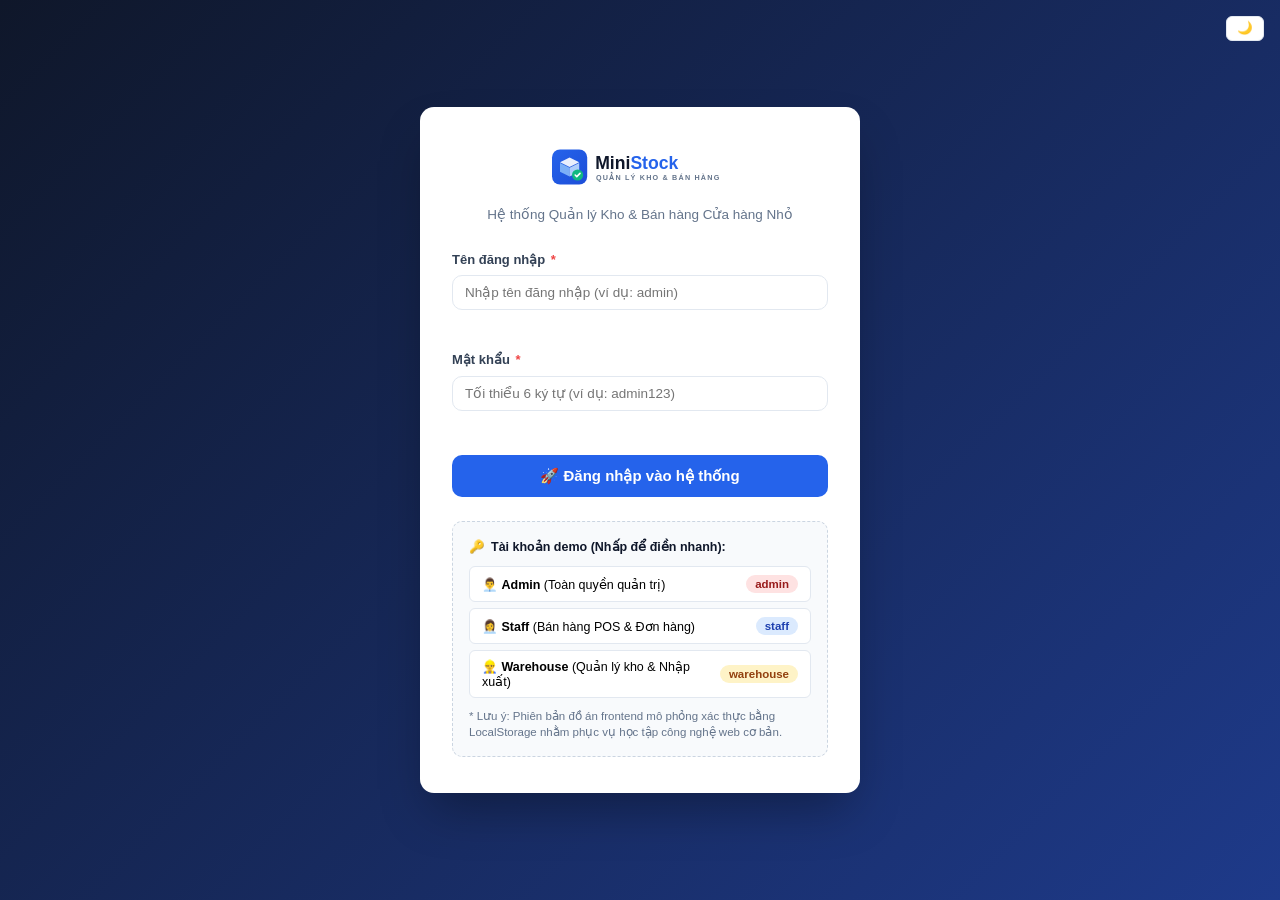
==== about.html @ b2ce0762 "MiniStock - do an Thiet ke Web" ====
<!DOCTYPE html>
<html lang="vi">
<head>
  <meta charset="UTF-8">
  <meta name="viewport" content="width=device-width, initial-scale=1.0">
  <title>Giới thiệu - MiniStock</title>
  <link rel="icon" type="image/svg+xml" href="images/logo/icon.svg">
  <script src="js/theme.js"></script>
  <link rel="stylesheet" href="css/style.css">
  <link rel="stylesheet" href="css/responsive.css">
</head>
<body>

<div class="app-container">
  <!-- SIDEBAR ĐIỀU HƯỚNG -->
  <aside class="app-sidebar">
    <div class="sidebar-header">
      <a href="index.html" class="sidebar-brand">
        <img src="images/logo/logo.svg" alt="MiniStock Logo">
      </a>
    </div>

    <ul class="sidebar-menu">
      <li class="menu-category-title">TỔNG QUAN</li>
      <li class="menu-item">
        <a href="index.html" class="menu-link">
          <span class="menu-icon">📊</span>
          <span>Dashboard</span>
        </a>
      </li>

      <li class="menu-category-title">BÁN HÀNG &amp; KHO</li>
      <li class="menu-item" data-role-allow="admin,staff">
        <a href="sales.html" class="menu-link">
          <span class="menu-icon">🛒</span>
          <span>Bán hàng (POS)</span>
        </a>
      </li>
      <li class="menu-item" data-role-allow="admin,staff">
        <a href="orders.html" class="menu-link">
          <span class="menu-icon">📑</span>
          <span>Quản lý đơn hàng</span>
        </a>
      </li>
      <li class="menu-item" data-role-allow="admin,warehouse">
        <a href="inventory.html" class="menu-link">
          <span class="menu-icon">📦</span>
          <span>Quản lý kho</span>
        </a>
      </li>

      <li class="menu-category-title">DANH MỤC &amp; SẢN PHẨM</li>
      <li class="menu-item" data-role-allow="admin,staff,warehouse">
        <a href="products.html" class="menu-link">
          <span class="menu-icon">🏷️</span>
          <span>Sản phẩm</span>
        </a>
      </li>
      <li class="menu-item" data-role-allow="admin,warehouse">
        <a href="categories.html" class="menu-link">
          <span class="menu-icon">📂</span>
          <span>Danh mục</span>
        </a>
      </li>

      <li class="menu-category-title">ĐỐI TÁC &amp; KHÁCH HÀNG</li>
      <li class="menu-item" data-role-allow="admin,staff">
        <a href="customers.html" class="menu-link">
          <span class="menu-icon">👥</span>
          <span>Khách hàng</span>
        </a>
      </li>

      <li class="menu-category-title">BÁO CÁO &amp; HỆ THỐNG</li>
      <li class="menu-item" data-role-allow="admin">
        <a href="reports.html" class="menu-link">
          <span class="menu-icon">📈</span>
          <span>Báo cáo thống kê</span>
        </a>
      </li>
      <li class="menu-item" data-role-allow="admin">
        <a href="users.html" class="menu-link">
          <span class="menu-icon">⚙️</span>
          <span>Tài khoản &amp; Vai trò</span>
        </a>
      </li>
      <li class="menu-category-title">THÔNG TIN</li>
      <li class="menu-item">
        <a href="about.html" class="menu-link">
          <span class="menu-icon">ℹ️</span>
          <span>Giới thiệu</span>
        </a>
      </li>
      <li class="menu-item">
        <a href="contact.html" class="menu-link">
          <span class="menu-icon">✉️</span>
          <span>Liên hệ &amp; Góp ý</span>
        </a>
      </li>
    </ul>

    <div class="sidebar-footer">
      <div>
        <strong>MiniStock</strong> v1.0<br>
        <small>Đồ án Sinh viên CNTT</small>
      </div>
      <button type="button" id="btn-reset-demo" class="btn btn-outline btn-sm" title="Khôi phục dữ liệu mẫu gốc">
        🔄
      </button>
    </div>
  </aside>

  <!-- NỘI DUNG CHÍNH -->
  <div class="app-main">
    <!-- HEADER -->
    <header class="app-header">
      <div class="header-left">
        <button type="button" id="btn-sidebar-toggle" class="btn-sidebar-toggle" aria-label="Mở menu">
          ☰
        </button>
        <div class="header-title-box">
          <h1 id="header-page-title">Giới thiệu</h1>
          <p>Thông tin về website MiniStock và đồ án</p>
        </div>
      </div>

      <div class="header-right">
        <!-- Nút xuất sao lưu JSON nhanh -->
        <button type="button" id="btn-export-backup" class="btn btn-outline btn-sm" title="Xuất sao lưu toàn bộ dữ liệu">
          💾<span class="btn-label"> Sao lưu</span>
        </button>

        <!-- Thông tin người dùng đang đăng nhập -->
        <div class="header-user-profile">
          <div class="user-avatar" id="header-user-avatar">👤</div>
          <div class="user-info">
            <span class="user-name" id="header-user-name">Đang tải...</span>
            <span class="role-badge" id="header-user-role">...</span>
          </div>
        </div>

        <button type="button" id="btn-logout" class="btn btn-outline btn-sm text-danger" title="Đăng xuất">
          🚪<span class="btn-label"> Đăng xuất</span>
        </button>
      </div>
    </header>

    <!-- MAIN BODY CONTENT -->
    <main class="app-content">
      <section class="about-hero">
        <h2>MiniStock – quản lý kho và bán hàng cho cửa hàng nhỏ</h2>
        <p>Đây là đồ án môn Thiết kế Web của em. Website giúp một cửa hàng văn phòng phẩm và phụ kiện nhỏ theo dõi hàng trong kho,
          bán hàng tại quầy, in hóa đơn và xem báo cáo doanh thu mà không cần cài thêm phần mềm nào. Toàn bộ dữ liệu được lưu trong
          trình duyệt bằng LocalStorage nên mở file lên là dùng được.</p>
      </section>

      <section class="stats-grid" id="about-stats">
        <div class="stat-card">
          <div class="stat-icon primary">🏷️</div>
          <div class="stat-details"><h3>Sản phẩm</h3><div class="stat-value" id="about-products">0</div></div>
        </div>
        <div class="stat-card">
          <div class="stat-icon success">📂</div>
          <div class="stat-details"><h3>Danh mục</h3><div class="stat-value" id="about-categories">0</div></div>
        </div>
        <div class="stat-card">
          <div class="stat-icon info">👥</div>
          <div class="stat-details"><h3>Khách hàng</h3><div class="stat-value" id="about-customers">0</div></div>
        </div>
        <div class="stat-card">
          <div class="stat-icon warning">📑</div>
          <div class="stat-details"><h3>Đơn hàng</h3><div class="stat-value" id="about-orders">0</div></div>
        </div>
      </section>

      <section class="about-grid">
        <article class="card about-item u-pad-20">
          <h3>🎯 Mục tiêu</h3>
          <p>Làm một trang web quản lý có đủ các chức năng chính của cửa hàng nhỏ: sản phẩm, danh mục, kho, bán hàng, đơn hàng, khách hàng và báo cáo.</p>
        </article>
        <article class="card about-item u-pad-20">
          <h3>👤 Ai dùng?</h3>
          <p>Có 3 vai trò: Quản trị viên (toàn quyền), Nhân viên bán hàng (POS, đơn hàng, khách hàng) và Thủ kho (kho, sản phẩm, danh mục).</p>
        </article>
        <article class="card about-item u-pad-20">
          <h3>🛠️ Công nghệ</h3>
          <p>Chỉ dùng HTML, CSS, JavaScript và Form thuần. Không dùng framework hay thư viện nào, biểu đồ cũng tự vẽ bằng thẻ canvas.</p>
        </article>
      </section>

      <section class="card">
        <div class="card-header"><div class="card-title"><span>Các trang trong website</span></div></div>
        <div class="card-body">
          <ol class="about-list">
            <li><strong>Dashboard</strong> (index.html): số liệu tổng quan, biểu đồ doanh thu 7 ngày, đơn gần đây, hàng sắp hết.</li>
            <li><strong>Sản phẩm</strong> (products.html): thêm, sửa, xem, tìm kiếm và lọc sản phẩm (Form 2).</li>
            <li><strong>Danh mục</strong> (categories.html): quản lý nhóm hàng, không cho xóa khi còn sản phẩm.</li>
            <li><strong>Quản lý kho</strong> (inventory.html): nhập kho, xuất kho, kiểm kê và lịch sử biến động.</li>
            <li><strong>Bán hàng POS</strong> (sales.html): chọn hàng vào giỏ, giảm giá, thanh toán, in hóa đơn.</li>
            <li><strong>Đơn hàng</strong> (orders.html): xem, lọc, in lại và hủy đơn (hoàn kho một lần duy nhất).</li>
            <li><strong>Khách hàng</strong> (customers.html): hồ sơ khách và Form nhập liệu chính (Form 1).</li>
            <li><strong>Báo cáo</strong> (reports.html): doanh thu, giá trị kho, lợi nhuận gộp ước tính.</li>
            <li><strong>Tài khoản</strong> (users.html): danh sách tài khoản và bảng phân quyền.</li>
            <li><strong>Giới thiệu</strong> và <strong>Liên hệ</strong>: hai trang thông tin, trang liên hệ có form gửi góp ý (Form 3).</li>
          </ol>
        </div>
      </section>
    </main>
  </div>
</div>

<script src="js/storage.js"></script>
<script src="js/validation.js"></script>
<script src="js/auth.js"></script>
<script src="js/main.js"></script>
<script src="js/about.js"></script>
</body>
</html>
---- css/style.css ----
:root {
  --primary: #2563eb;
  --primary-hover: #1d4ed8;
  --primary-light: #eff6ff;
  --primary-border: #bfdbfe;

  --navy-dark: #0f172a;
  --navy-sidebar: #1e293b;
  --navy-sidebar-hover: #334155;
  --navy-sidebar-active: #2563eb;

  --bg-page: #f8fafc;
  --bg-card: #ffffff;
  --bg-input: #ffffff;

  --text-main: #0f172a;
  --text-muted: #64748b;
  --text-light: #94a3b8;
  --text-white: #ffffff;

  --border-color: #e2e8f0;
  --border-focus: #3b82f6;

  --success: #10b981;
  --success-bg: #ecfdf5;
  --success-border: #a7f3d0;
  --success-text: #065f46;

  --warning: #f59e0b;
  --warning-bg: #fffbeb;
  --warning-border: #fde68a;
  --warning-text: #92400e;

  --danger: #ef4444;
  --danger-bg: #fef2f2;
  --danger-border: #fecaca;
  --danger-text: #991b1b;

  --info: #0284c7;
  --info-bg: #f0f9ff;
  --info-border: #bae6fd;
  --info-text: #075985;

  --shadow-sm: 0 1px 2px 0 rgba(0, 0, 0, 0.05);
  --shadow-md:
    0 4px 6px -1px rgba(0, 0, 0, 0.1), 0 2px 4px -2px rgba(0, 0, 0, 0.1);
  --shadow-lg:
    0 10px 15px -3px rgba(0, 0, 0, 0.1), 0 4px 6px -4px rgba(0, 0, 0, 0.1);
  --shadow-modal:
    0 20px 25px -5px rgba(0, 0, 0, 0.2), 0 8px 10px -6px rgba(0, 0, 0, 0.2);

  --radius-sm: 6px;
  --radius-md: 10px;
  --radius-lg: 14px;
  --radius-full: 9999px;

  --sidebar-width: 260px;
  --header-height: 70px;
  --transition-fast: 0.15s ease-in-out;
  --transition-normal: 0.25s ease-in-out;

  /* Các màu phụ dùng cho nền bảng, ô nhập, nhãn trạng thái... (đổi theo chế độ sáng/tối) */
  --surface-2: #f8fafc;
  --surface-3: #f1f5f9;
  --surface-4: #e2e8f0;
  --text-body: #334155;
  --text-soft: #475569;
  --border-strong: #cbd5e1;
  --chip-blue-bg: #dbeafe;
  --chip-blue-text: #1e40af;
  --chip-red-bg: #fee2e2;
  --chip-amber-bg: #fef3c7;
  --danger-bg-soft: #fff5f5;
  --chart-grid: #e2e8f0;
  --chart-label: #64748b;
  --chart-value: #1e40af;
  --chart-bar-top: #2563eb;
  --chart-bar-bottom: #60a5fa;

  color-scheme: light;
}

/* ============================================================
   CHẾ ĐỘ TỐI (bật bằng data-theme="dark" trên thẻ <html>, xem js/theme.js)
   Chỉ đổi giá trị các biến màu, các quy tắc bên dưới giữ nguyên.
   ============================================================ */
:root[data-theme="dark"] {
  --primary: #3b82f6;
  --primary-hover: #60a5fa;
  --primary-light: #172554;
  --primary-border: #1e3a8a;

  --navy-dark: #020617;
  --navy-sidebar: #0f172a;
  --navy-sidebar-hover: #1e293b;

  --bg-page: #0b1120;
  --bg-card: #131c31;
  --bg-input: #0f172a;

  --text-main: #e2e8f0;
  --text-muted: #94a3b8;
  --text-light: #64748b;

  --border-color: #26334d;
  --border-focus: #60a5fa;

  --success-bg: #052e22;
  --success-border: #065f46;
  --success-text: #6ee7b7;

  --warning-bg: #2b2108;
  --warning-border: #78501a;
  --warning-text: #fcd34d;

  --danger-bg: #2d1215;
  --danger-border: #7f1d1d;
  --danger-text: #fca5a5;

  --info-bg: #082f49;
  --info-border: #0c4a6e;
  --info-text: #7dd3fc;

  --shadow-sm: 0 1px 2px 0 rgba(0, 0, 0, 0.4);
  --shadow-md:
    0 4px 6px -1px rgba(0, 0, 0, 0.5), 0 2px 4px -2px rgba(0, 0, 0, 0.5);
  --shadow-lg:
    0 10px 15px -3px rgba(0, 0, 0, 0.55), 0 4px 6px -4px rgba(0, 0, 0, 0.55);
  --shadow-modal:
    0 20px 25px -5px rgba(0, 0, 0, 0.7), 0 8px 10px -6px rgba(0, 0, 0, 0.7);

  --surface-2: #17213a;
  --surface-3: #1b2744;
  --surface-4: #26334d;
  --text-body: #cbd5e1;
  --text-soft: #a7b4c8;
  --border-strong: #3a4966;
  --chip-blue-bg: #1e3a8a;
  --chip-blue-text: #bfdbfe;
  --chip-red-bg: #450a0a;
  --chip-amber-bg: #422006;
  --danger-bg-soft: #2d1215;
  --chart-grid: #26334d;
  --chart-label: #94a3b8;
  --chart-value: #93c5fd;
  --chart-bar-top: #3b82f6;
  --chart-bar-bottom: #1d4ed8;

  color-scheme: dark;
}

/* Nút đổi chế độ sáng/tối */
.btn-theme {
  font-size: 16px;
  line-height: 1;
  padding: 7px 10px;
}

.btn-theme-floating {
  position: fixed;
  top: 16px;
  right: 16px;
  z-index: 50;
  background-color: var(--bg-card);
}

/* Hóa đơn là tờ giấy nên luôn nền trắng chữ đen ở cả hai chế độ */
.invoice-paper {
  color: #0f172a;
}

/* ============================================================
   BASE RESET
   ============================================================ */
*,
*::before,
*::after {
  box-sizing: border-box;
  margin: 0;
  padding: 0;
}

body {
  font-family:
    -apple-system, BlinkMacSystemFont, "Segoe UI", Roboto, "Helvetica Neue",
    Arial, sans-serif;
  background-color: var(--bg-page);
  color: var(--text-main);
  line-height: 1.5;
  font-size: 14.5px;
  -webkit-font-smoothing: antialiased;
}

a {
  color: var(--primary);
  text-decoration: none;
  transition: color var(--transition-fast);
}

a:hover {
  color: var(--primary-hover);
}

/* ============================================================
   BỐ CỤC KHUNG ỨNG DỤNG (APP LAYOUT - DÙNG FLEXBOX & GRID)
   ============================================================ */
.app-container {
  display: flex;
  min-height: 100vh;
}

/* Sidebar bên trái */
.app-sidebar {
  width: var(--sidebar-width);
  background-color: var(--navy-sidebar);
  color: #f1f5f9;
  display: flex;
  flex-direction: column;
  position: fixed;
  top: 0;
  bottom: 0;
  left: 0;
  z-index: 100;
  transition: transform var(--transition-normal);
  box-shadow: 2px 0 10px rgba(0, 0, 0, 0.15);
}

.sidebar-header {
  height: var(--header-height);
  padding: 0 18px;
  display: flex;
  align-items: center;
  justify-content: space-between;
  border-bottom: 1px solid rgba(255, 255, 255, 0.08);
}

.sidebar-brand {
  display: flex;
  align-items: center;
  gap: 10px;
  text-decoration: none;
}

.sidebar-brand img {
  height: 54px;
  width: auto;
}

.sidebar-menu {
  flex: 1;
  overflow-y: auto;
  padding: 18px 12px;
  list-style: none;
}

.menu-category-title {
  font-size: 11px;
  text-transform: uppercase;
  letter-spacing: 1.2px;
  color: #94a3b8;
  padding: 12px 14px 6px;
  font-weight: 700;
}

.menu-item {
  margin-bottom: 4px;
}

.menu-link {
  display: flex;
  align-items: center;
  gap: 12px;
  padding: 10px 14px;
  color: #cbd5e1;
  border-radius: var(--radius-md);
  font-weight: 500;
  font-size: 14px;
  transition: all var(--transition-fast);
  text-decoration: none;
}

.menu-link:hover {
  background-color: var(--navy-sidebar-hover);
  color: #ffffff;
}

.menu-link.active {
  background-color: var(--primary);
  color: #ffffff;
  font-weight: 600;
  box-shadow: 0 4px 10px rgba(37, 99, 235, 0.35);
}

.menu-icon {
  font-size: 18px;
  width: 22px;
  text-align: center;
  display: inline-block;
}

.sidebar-footer {
  padding: 14px 16px;
  border-top: 1px solid rgba(255, 255, 255, 0.08);
  font-size: 12px;
  color: #94a3b8;
  display: flex;
  align-items: center;
  justify-content: space-between;
}

/* Khu vực nội dung chính */
.app-main {
  flex: 1;
  margin-left: var(--sidebar-width);
  display: flex;
  flex-direction: column;
  min-width: 0;
}

/* Header trên cùng */
.app-header {
  height: var(--header-height);
  background-color: var(--bg-card);
  border-bottom: 1px solid var(--border-color);
  padding: 0 28px;
  display: flex;
  align-items: center;
  justify-content: space-between;
  position: sticky;
  top: 0;
  z-index: 90;
  box-shadow: var(--shadow-sm);
}

.header-left {
  display: flex;
  align-items: center;
  gap: 16px;
}

.btn-sidebar-toggle {
  background: none;
  border: none;
  font-size: 22px;
  cursor: pointer;
  color: var(--text-main);
  display: none;
  padding: 6px;
  border-radius: var(--radius-sm);
}

.btn-sidebar-toggle:hover {
  background-color: var(--bg-page);
}

.header-title-box h1 {
  font-size: 20px;
  font-weight: 700;
  color: var(--text-main);
}

.header-title-box p {
  font-size: 12.5px;
  color: var(--text-muted);
}

.header-right {
  display: flex;
  align-items: center;
  gap: 14px;
}

.header-user-profile {
  display: flex;
  align-items: center;
  gap: 12px;
  padding: 6px 12px;
  border-radius: var(--radius-full);
  background-color: var(--bg-page);
  border: 1px solid var(--border-color);
}

.user-avatar {
  width: 36px;
  height: 36px;
  border-radius: var(--radius-full);
  background: var(--surface-4);
  display: flex;
  align-items: center;
  justify-content: center;
  font-size: 18px;
}

.user-info {
  display: flex;
  flex-direction: column;
}

.user-name {
  font-size: 13.5px;
  font-weight: 600;
  color: var(--text-main);
  line-height: 1.2;
}

.role-badge {
  font-size: 11px;
  font-weight: 600;
  padding: 2px 8px;
  border-radius: var(--radius-full);
  display: inline-block;
  margin-top: 2px;
}

.badge-role-admin {
  background-color: var(--chip-red-bg);
  color: var(--danger-text);
}

.badge-role-staff {
  background-color: var(--chip-blue-bg);
  color: var(--chip-blue-text);
}

.badge-role-warehouse {
  background-color: var(--chip-amber-bg);
  color: var(--warning-text);
}

/* Nội dung trang */
.app-content {
  padding: 24px 28px;
  flex: 1;
}

/* ============================================================
   THẺ THỐNG KÊ (STAT CARDS)
   ============================================================ */
.stats-grid {
  display: grid;
  grid-template-columns: repeat(auto-fit, minmax(220px, 1fr));
  gap: 18px;
  margin-bottom: 24px;
}

.stat-card {
  background-color: var(--bg-card);
  border-radius: var(--radius-md);
  padding: 20px;
  border: 1px solid var(--border-color);
  box-shadow: var(--shadow-sm);
  display: flex;
  align-items: center;
  gap: 16px;
  transition:
    transform var(--transition-fast),
    box-shadow var(--transition-fast);
}

.stat-card:hover {
  transform: translateY(-2px);
  box-shadow: var(--shadow-md);
}

.stat-icon {
  width: 52px;
  height: 52px;
  border-radius: var(--radius-md);
  display: flex;
  align-items: center;
  justify-content: center;
  font-size: 24px;
  flex-shrink: 0;
}

.stat-icon.primary {
  background-color: var(--primary-light);
  color: var(--primary);
}
.stat-icon.success {
  background-color: var(--success-bg);
  color: var(--success);
}
.stat-icon.warning {
  background-color: var(--warning-bg);
  color: var(--warning);
}
.stat-icon.danger {
  background-color: var(--danger-bg);
  color: var(--danger);
}
.stat-icon.info {
  background-color: var(--info-bg);
  color: var(--info);
}

.stat-details {
  flex: 1;
  min-width: 0;
}

.stat-label {
  font-size: 13px;
  color: var(--text-muted);
  font-weight: 500;
  margin-bottom: 4px;
}

.stat-value {
  font-size: 22px;
  font-weight: 700;
  color: var(--text-main);
  line-height: 1.2;
}

.stat-desc {
  font-size: 11.5px;
  color: var(--text-light);
  margin-top: 4px;
}

/* ============================================================
   THẺ KHUNG CHỨA (PANEL & CARDS)
   ============================================================ */
.card {
  background-color: var(--bg-card);
  border-radius: var(--radius-md);
  border: 1px solid var(--border-color);
  box-shadow: var(--shadow-sm);
  margin-bottom: 24px;
}

.card-header {
  padding: 16px 20px;
  border-bottom: 1px solid var(--border-color);
  display: flex;
  align-items: center;
  justify-content: space-between;
  flex-wrap: wrap;
  gap: 12px;
}

.card-title {
  font-size: 20px;
  font-weight: 700;
  color: var(--text-main);
  display: flex;
  align-items: center;
  gap: 8px;
}

.card-body {
  padding: 20px;
}

.card-body-flush {
  padding: 0;
}

.card-footer {
  padding: 14px 20px;
  border-top: 1px solid var(--border-color);
  background-color: var(--surface-2);
  border-radius: 0 0 var(--radius-md) var(--radius-md);
}

/* ============================================================
   BỘ LỌC VÀ TÌM KIẾM (FORM 2 - SEARCH & FILTER FORM)
   ============================================================ */
.filter-form-card {
  background-color: var(--bg-card);
  border: 1px solid var(--border-color);
  border-radius: var(--radius-md);
  padding: 14px 18px;
  margin-bottom: 18px;
  box-shadow: var(--shadow-sm);
}

.filter-form-row {
  display: flex;
  align-items: center;
  justify-content: space-between;
  gap: 12px;
  flex-wrap: wrap;
}

.filter-inputs-group {
  display: flex;
  align-items: center;
  gap: 10px;
  flex-wrap: wrap;
  flex: 1;
}

.filter-actions-group {
  display: flex;
  align-items: center;
  gap: 10px;
}

.toolbar-bar {
  display: flex;
  align-items: center;
  justify-content: space-between;
  gap: 12px;
  flex-wrap: wrap;
  margin-bottom: 18px;
}

.toolbar-left,
.toolbar-right {
  display: flex;
  align-items: center;
  gap: 10px;
  flex-wrap: wrap;
}

.search-box {
  position: relative;
  min-width: 260px;
}

.search-box input {
  width: 100%;
  padding: 8px 14px 8px 36px;
  border: 1px solid var(--border-color);
  border-radius: var(--radius-md);
  font-size: 13.5px;
  outline: none;
  background-color: var(--bg-card);
  transition:
    border-color var(--transition-fast),
    box-shadow var(--transition-fast);
}

.search-box input:focus {
  border-color: var(--primary);
  box-shadow: 0 0 0 3px rgba(37, 99, 235, 0.15);
}

.search-icon {
  position: absolute;
  left: 12px;
  top: 50%;
  transform: translateY(-50%);
  color: var(--text-light);
  font-size: 14px;
  pointer-events: none;
}

.select-control,
.input-control {
  padding: 8px 12px;
  border: 1px solid var(--border-color);
  border-radius: var(--radius-md);
  font-size: 13.5px;
  outline: none;
  background-color: var(--bg-card);
  color: var(--text-main);
  transition: border-color var(--transition-fast);
}

.select-control:focus,
.input-control:focus {
  border-color: var(--primary);
  box-shadow: 0 0 0 3px rgba(37, 99, 235, 0.15);
}

/* ============================================================
   BẢNG DỮ LIỆU (DATA TABLES)
   ============================================================ */
.table-responsive {
  width: 100%;
  overflow-x: auto;
  -webkit-overflow-scrolling: touch;
}

.data-table {
  width: 100%;
  border-collapse: collapse;
  text-align: left;
  font-size: 13.5px;
}

.data-table th {
  background-color: var(--surface-2);
  color: var(--text-soft);
  font-weight: 600;
  padding: 12px 14px;
  border-bottom: 2px solid var(--border-color);
  white-space: nowrap;
}

.data-table td {
  padding: 12px 14px;
  border-bottom: 1px solid var(--border-color);
  vertical-align: middle;
}

.data-table tbody tr:hover {
  background-color: var(--surface-3);
}

.table-thumb {
  width: 44px;
  height: 44px;
  border-radius: var(--radius-sm);
  object-fit: cover;
  border: 1px solid var(--border-color);
  background-color: var(--surface-2);
  display: block;
}

/* ============================================================
   NÚT BẤM (BUTTONS)
   ============================================================ */
.btn {
  display: inline-flex;
  align-items: center;
  justify-content: center;
  gap: 8px;
  padding: 8px 16px;
  font-size: 13.5px;
  font-weight: 600;
  border-radius: var(--radius-md);
  border: 1px solid transparent;
  cursor: pointer;
  transition: all var(--transition-fast);
  text-decoration: none;
  white-space: nowrap;
}

.btn:active {
  transform: scale(0.98);
}

.btn-primary {
  background-color: var(--primary);
  color: #fff;
}
.btn-primary:hover {
  background-color: var(--primary-hover);
  color: #fff;
}

.btn-success {
  background-color: #059669;
  color: #fff;
}
.btn-success:hover {
  background-color: #047857;
}

.btn-danger {
  background-color: var(--danger);
  color: #fff;
}
.btn-danger:hover {
  background-color: #dc2626;
}

.btn-warning {
  background-color: #b45309;
  color: #fff;
}
.btn-warning:hover {
  background-color: #92400e;
}

.btn-outline {
  background-color: var(--bg-card);
  border-color: var(--border-color);
  color: var(--text-main);
}
.btn-outline:hover {
  background-color: var(--surface-3);
  border-color: var(--border-strong);
}

.btn-sm {
  padding: 5px 10px;
  font-size: 12.5px;
  border-radius: var(--radius-sm);
}

.btn-block {
  width: 100%;
}

.btn-icon {
  width: 32px;
  height: 32px;
  padding: 0;
  border-radius: var(--radius-sm);
}

.action-buttons {
  display: flex;
  align-items: center;
  gap: 6px;
}

/* ============================================================
   NHÃN TRẠNG THÁI (BADGES)
   ============================================================ */
.badge {
  display: inline-flex;
  align-items: center;
  gap: 5px;
  padding: 3px 9px;
  border-radius: var(--radius-full);
  font-size: 11.5px;
  font-weight: 600;
  white-space: nowrap;
}

.badge-success {
  background-color: var(--success-bg);
  color: var(--success-text);
  border: 1px solid var(--success-border);
}

.badge-warning {
  background-color: var(--warning-bg);
  color: var(--warning-text);
  border: 1px solid var(--warning-border);
}

.badge-danger {
  background-color: var(--danger-bg);
  color: var(--danger-text);
  border: 1px solid var(--danger-border);
}

.badge-info {
  background-color: var(--info-bg);
  color: var(--info-text);
  border: 1px solid var(--info-border);
}

.badge-secondary {
  background-color: var(--surface-3);
  color: var(--text-soft);
  border: 1px solid var(--border-strong);
}

/* ============================================================
   TRẠNG THÁI TRỐNG (EMPTY STATE)
   ============================================================ */
.empty-state {
  text-align: center;
  padding: 48px 20px;
  color: var(--text-muted);
}

.empty-state-icon {
  font-size: 48px;
  margin-bottom: 12px;
  opacity: 0.6;
}

.empty-state-title {
  font-size: 16px;
  font-weight: 700;
  color: var(--text-main);
  margin-bottom: 6px;
}

.empty-state-desc {
  font-size: 13.5px;
  max-width: 400px;
  margin: 0 auto 16px;
}

/* ============================================================
   BIỂU MẪU NHẬP LIỆU (FORM 1 - MULTI-INPUT TYPE FORM)
   ============================================================ */
.modal-backdrop {
  position: fixed;
  inset: 0;
  background-color: rgba(15, 23, 42, 0.55);
  backdrop-filter: blur(3px);
  display: none;
  align-items: center;
  justify-content: center;
  z-index: 1000;
  padding: 16px;
}

.modal-backdrop.active {
  display: flex;
}

.modal-box {
  background-color: var(--bg-card);
  border-radius: var(--radius-lg);
  box-shadow: var(--shadow-modal);
  width: 100%;
  max-width: 680px;
  max-height: 90vh;
  display: flex;
  flex-direction: column;
  animation: modalPop 0.25s cubic-bezier(0.16, 1, 0.3, 1);
  overflow: hidden;
}

.modal-sm {
  max-width: 440px;
}
.modal-md {
  max-width: 580px;
}
.modal-lg {
  max-width: 850px;
}

@keyframes modalPop {
  from {
    opacity: 0;
    transform: scale(0.95) translateY(10px);
  }
  to {
    opacity: 1;
    transform: scale(1) translateY(0);
  }
}

.modal-header {
  padding: 16px 22px;
  border-bottom: 1px solid var(--border-color);
  display: flex;
  align-items: center;
  justify-content: space-between;
}

.modal-title {
  font-size: 17px;
  font-weight: 700;
  color: var(--text-main);
}

.modal-close {
  background: none;
  border: none;
  font-size: 24px;
  color: var(--text-light);
  cursor: pointer;
  line-height: 1;
  padding: 4px;
  border-radius: var(--radius-sm);
}

.modal-close:hover {
  color: var(--danger);
  background-color: var(--surface-3);
}

.modal-body {
  padding: 22px;
  overflow-y: auto;
}

.modal-footer {
  padding: 14px 22px;
  border-top: 1px solid var(--border-color);
  background-color: var(--surface-2);
  display: flex;
  align-items: center;
  justify-content: flex-end;
  gap: 10px;
}

.form-grid {
  display: grid;
  grid-template-columns: repeat(2, 1fr);
  gap: 16px;
}

.form-full {
  grid-column: span 2;
}

.form-group {
  display: flex;
  flex-direction: column;
  gap: 6px;
}

.form-label {
  font-size: 13px;
  font-weight: 600;
  color: var(--text-body);
  cursor: pointer;
}

.form-label .required {
  color: var(--danger);
  margin-left: 2px;
}

.form-control {
  width: 100%;
  padding: 9px 12px;
  border: 1px solid var(--border-color);
  border-radius: var(--radius-md);
  font-size: 13.5px;
  outline: none;
  transition: all var(--transition-fast);
  background-color: var(--bg-card);
  font-family: inherit;
}

.form-control:focus {
  border-color: var(--primary);
  box-shadow: 0 0 0 3px rgba(37, 99, 235, 0.15);
}

.form-control.input-error {
  border-color: var(--danger) !important;
  background-color: var(--danger-bg-soft);
}

.form-error {
  font-size: 12px;
  color: var(--danger);
  font-weight: 500;
  margin-top: 2px;
  min-height: 16px;
}

.form-hint {
  font-size: 11.5px;
  color: var(--text-muted);
}

/* Các nhóm Radio & Checkbox */
.radio-group,
.checkbox-group {
  display: flex;
  align-items: center;
  gap: 14px;
  flex-wrap: wrap;
  padding: 4px 0;
}

.radio-item,
.checkbox-item {
  display: inline-flex;
  align-items: center;
  gap: 6px;
  font-size: 13px;
  cursor: pointer;
  color: var(--text-body);
}

.radio-item input[type="radio"],
.checkbox-item input[type="checkbox"] {
  cursor: pointer;
  width: 16px;
  height: 16px;
  accent-color: var(--primary);
}

/* Khối thông báo chú thích (Notice Box) */
.notice-box {
  border-radius: var(--radius-md);
  padding: 12px 16px;
  margin-bottom: 20px;
  font-size: 13px;
  line-height: 1.6;
}

.notice-box-warning {
  background-color: var(--warning-bg);
  border: 1px solid var(--warning-border);
  color: var(--warning-text);
}

.notice-box-info {
  background-color: var(--primary-light);
  border: 1px solid var(--primary-border);
  color: var(--chip-blue-text);
}

/* ============================================================
   THÔNG BÁO NỔI TOAST (TOAST NOTIFICATIONS)
   ============================================================ */
.toast-container {
  position: fixed;
  bottom: 24px;
  right: 24px;
  z-index: 2000;
  display: flex;
  flex-direction: column;
  gap: 10px;
  pointer-events: none;
}

.toast-item {
  pointer-events: auto;
  min-width: 290px;
  max-width: 420px;
  padding: 12px 16px;
  border-radius: var(--radius-md);
  background-color: var(--bg-card);
  box-shadow: var(--shadow-lg);
  display: flex;
  align-items: center;
  gap: 12px;
  border-left: 4px solid var(--primary);
  animation: toastSlideIn 0.3s cubic-bezier(0.16, 1, 0.3, 1);
  transition:
    opacity 0.3s,
    transform 0.3s;
}

.toast-fading {
  opacity: 0;
  transform: translateY(10px);
}

@keyframes toastSlideIn {
  from {
    opacity: 0;
    transform: translateX(50px);
  }
  to {
    opacity: 1;
    transform: translateX(0);
  }
}

.toast-icon {
  font-size: 18px;
  font-weight: bold;
}

.toast-content {
  flex: 1;
  font-size: 13.5px;
  color: var(--text-main);
  line-height: 1.4;
}

.toast-close {
  background: none;
  border: none;
  color: var(--text-light);
  font-size: 18px;
  cursor: pointer;
  padding: 2px;
}

.toast-close:hover {
  color: var(--text-main);
}

.toast-success {
  border-left-color: var(--success);
}
.toast-success .toast-icon {
  color: var(--success);
}

.toast-danger {
  border-left-color: var(--danger);
}
.toast-danger .toast-icon {
  color: var(--danger);
}

.toast-warning {
  border-left-color: var(--warning);
}
.toast-warning .toast-icon {
  color: var(--warning);
}

.toast-info {
  border-left-color: var(--info);
}
.toast-info .toast-icon {
  color: var(--info);
}

/* ============================================================
   GIAO DIỆN BÁN HÀNG POS (SALES LAYOUT)
   ============================================================ */
.pos-layout {
  display: grid;
  grid-template-columns: 1fr 400px;
  gap: 20px;
  align-items: start;
}

.pos-catalog {
  background-color: var(--bg-card);
  border-radius: var(--radius-md);
  border: 1px solid var(--border-color);
  padding: 20px;
}

.category-pills {
  display: flex;
  gap: 8px;
  overflow-x: auto;
  padding-bottom: 8px;
  margin-bottom: 16px;
}

.category-pill {
  padding: 6px 14px;
  border-radius: var(--radius-full);
  background-color: var(--surface-3);
  color: var(--text-soft);
  font-size: 13px;
  font-weight: 600;
  border: 1px solid transparent;
  cursor: pointer;
  white-space: nowrap;
  transition: all var(--transition-fast);
}

.category-pill:hover {
  background-color: var(--surface-4);
}

.category-pill.active {
  background-color: var(--primary);
  color: #fff;
}

.pos-products-grid {
  display: grid;
  grid-template-columns: repeat(auto-fill, minmax(180px, 1fr));
  gap: 14px;
  max-height: 640px;
  overflow-y: auto;
  padding-right: 4px;
}

.pos-product-card {
  border: 1px solid var(--border-color);
  border-radius: var(--radius-md);
  padding: 10px;
  background-color: var(--bg-card);
  cursor: pointer;
  transition: all var(--transition-fast);
  display: flex;
  flex-direction: column;
  position: relative;
}

.pos-product-card:hover {
  border-color: var(--primary);
  box-shadow: var(--shadow-md);
  transform: translateY(-2px);
}

.pos-product-card.out-of-stock {
  opacity: 0.55;
  cursor: not-allowed;
  filter: grayscale(80%);
}

.pos-product-img {
  width: 100%;
  height: 125px;
  object-fit: cover;
  border-radius: var(--radius-sm);
  margin-bottom: 8px;
  background-color: var(--surface-2);
}

.pos-product-name {
  font-size: 13px;
  font-weight: 600;
  color: var(--text-main);
  line-height: 1.3;
  margin-bottom: 4px;
  display: -webkit-box;
  -webkit-line-clamp: 2;
  -webkit-box-orient: vertical;
  overflow: hidden;
  height: 34px;
}

.pos-product-price {
  font-size: 14px;
  font-weight: 700;
  color: var(--primary);
}

.pos-product-stock {
  font-size: 11px;
  color: var(--text-muted);
  margin-top: auto;
  padding-top: 4px;
}

/* Giỏ hàng POS bên phải */
.pos-cart {
  background-color: var(--bg-card);
  border-radius: var(--radius-md);
  border: 1px solid var(--border-color);
  display: flex;
  flex-direction: column;
  box-shadow: var(--shadow-sm);
  position: sticky;
  top: 88px;
}

.pos-cart-header {
  padding: 16px;
  border-bottom: 1px solid var(--border-color);
  display: flex;
  align-items: center;
  justify-content: space-between;
}

.pos-cart-items {
  max-height: 240px;
  overflow-y: auto;
  padding: 12px 16px;
  display: flex;
  flex-direction: column;
  gap: 10px;
}

.cart-item {
  display: flex;
  align-items: center;
  justify-content: space-between;
  padding-bottom: 10px;
  border-bottom: 1px dashed var(--border-color);
  gap: 10px;
}

.cart-item-info {
  flex: 1;
  min-width: 0;
}

.cart-item-title {
  font-size: 13px;
  font-weight: 600;
  white-space: nowrap;
  overflow: hidden;
  text-overflow: ellipsis;
}

.cart-item-price {
  font-size: 12px;
  color: var(--text-muted);
}

.cart-qty-ctrl {
  display: flex;
  align-items: center;
  gap: 6px;
}

.cart-qty-btn {
  width: 26px;
  height: 26px;
  border-radius: 4px;
  border: 1px solid var(--border-color);
  background: var(--surface-2);
  display: flex;
  align-items: center;
  justify-content: center;
  cursor: pointer;
  font-weight: bold;
}

.cart-qty-btn:hover {
  background-color: var(--surface-4);
}

.cart-qty-input {
  width: 36px;
  text-align: center;
  border: 1px solid var(--border-color);
  border-radius: 4px;
  padding: 2px 0;
  font-size: 13px;
}

.pos-cart-summary {
  padding: 16px;
  background-color: var(--surface-2);
  border-top: 1px solid var(--border-color);
  border-radius: 0 0 var(--radius-md) var(--radius-md);
}

.summary-row {
  display: flex;
  justify-content: space-between;
  align-items: center;
  margin-bottom: 8px;
  font-size: 13.5px;
}

.summary-total {
  font-size: 18px;
  font-weight: 700;
  color: var(--primary);
  border-top: 1px solid var(--border-color);
  padding-top: 10px;
  margin-top: 10px;
}

/* ============================================================
   HÓA ĐƠN IN ẤN (INVOICE & PRINT VIEW)
   ============================================================ */
.invoice-paper {
  background: #fff;
  padding: 24px;
  max-width: 500px;
  margin: 0 auto;
  border: 1px solid var(--border-color);
  border-radius: var(--radius-md);
  font-family: "Courier New", Courier, monospace, sans-serif;
}

.invoice-header {
  text-align: center;
  border-bottom: 1px dashed #64748b;
  padding-bottom: 14px;
  margin-bottom: 14px;
}

.invoice-header h2 {
  font-size: 18px;
  font-weight: 800;
  margin-bottom: 4px;
}

.invoice-meta {
  font-size: 12px;
  color: #475569;
  margin-bottom: 14px;
}

.invoice-table {
  width: 100%;
  border-collapse: collapse;
  margin-bottom: 14px;
  font-size: 12.5px;
}

.invoice-table th,
.invoice-table td {
  padding: 6px 0;
  border-bottom: 1px dashed #cbd5e1;
}

.invoice-footer {
  text-align: center;
  margin-top: 18px;
  font-size: 12px;
  color: #64748b;
  border-top: 1px dashed #64748b;
  padding-top: 14px;
}

@media print {
  /* In luôn nền trắng chữ đen, kể cả khi đang ở chế độ tối */
  html,
  body {
    background: #ffffff !important;
  }
  body * {
    visibility: hidden;
  }
  #print-area,
  #print-area * {
    visibility: visible;
  }
  #print-area {
    position: absolute;
    left: 0;
    top: 0;
    width: 100%;
    max-width: none;
    margin: 0;
    padding: 0;
    border: none;
    color: #000000;
  }
  .app-container,
  .app-sidebar,
  .app-header,
  .app-main,
  .toast-container {
    display: none !important;
  }
  /* Hóa đơn nằm trong hộp thoại (modal) nên không được ẩn hộp thoại đi,
     chỉ bỏ nền mờ, bóng đổ và giới hạn chiều cao để tờ hóa đơn in ra đầy đủ */
  .modal-backdrop {
    position: static !important;
    background: none !important;
    backdrop-filter: none !important;
    padding: 0 !important;
  }
  .modal-box {
    max-height: none !important;
    overflow: visible !important;
    box-shadow: none !important;
    animation: none !important;
    background: none !important;
    border: none !important;
  }
  .modal-body {
    overflow: visible !important;
    padding: 0 !important;
  }
}

/* ============================================================
   LỚP TIỆN ÍCH (UTILITY CLASSES - THAY THẾ STYLE INLINE)
   ============================================================ */
.hidden {
  display: none !important;
}
.text-center {
  text-align: center;
}
.text-right {
  text-align: right;
}
.text-left {
  text-align: left;
}
.text-danger {
  color: var(--danger) !important;
}
.text-success {
  color: var(--success) !important;
}
.text-warning {
  color: var(--warning) !important;
}
.text-primary {
  color: var(--primary) !important;
}
.text-muted {
  color: var(--text-muted) !important;
}
.font-bold {
  font-weight: 700;
}

.d-flex {
  display: flex;
}
.d-grid {
  display: grid;
}
.flex-column {
  flex-direction: column;
}
.align-center {
  align-items: center;
}
.justify-between {
  justify-content: space-between;
}
.justify-center {
  justify-content: center;
}
.flex-wrap {
  flex-wrap: wrap;
}
.gap-6 {
  gap: 6px;
}
.gap-10 {
  gap: 10px;
}
.gap-14 {
  gap: 14px;
}
.gap-18 {
  gap: 18px;
}
.gap-24 {
  gap: 24px;
}

.mb-0 {
  margin-bottom: 0 !important;
}
.mb-6 {
  margin-bottom: 6px;
}
.mb-10 {
  margin-bottom: 10px;
}
.mb-14 {
  margin-bottom: 14px;
}
.mb-18 {
  margin-bottom: 18px;
}
.mb-24 {
  margin-bottom: 24px;
}

.w-100 {
  width: 100%;
}
.grid-2 {
  grid-template-columns: repeat(2, 1fr);
}
.grid-dashboard-charts {
  display: grid;
  grid-template-columns: 2fr 1fr;
  gap: 24px;
  margin-bottom: 24px;
}
.grid-dashboard-tables {
  display: grid;
  grid-template-columns: 1fr 1fr;
  gap: 24px;
}

/* ===== Chuyển từ khối <style> của login.html ===== */
.login-wrapper {
  min-height: 100vh;
  display: flex;
  align-items: center;
  justify-content: center;
  background: linear-gradient(135deg, #0f172a 0%, #1e3a8a 100%);
  padding: 20px;
}

.login-card {
  background: var(--bg-card);
  width: 100%;
  max-width: 440px;
  border-radius: var(--radius-lg);
  box-shadow: 0 25px 50px -12px rgba(0, 0, 0, 0.35);
  padding: 36px 32px;
  animation: modalPop 0.35s ease;
}

.login-brand {
  text-align: center;
  margin-bottom: 24px;
}

.login-brand img {
  height: 48px;
  margin-bottom: 8px;
}

.login-brand p {
  color: var(--text-muted);
  font-size: 13.5px;
}

.demo-accounts-box {
  margin-top: 24px;
  padding: 16px;
  background-color: var(--bg-page);
  border: 1px dashed var(--border-strong);
  border-radius: var(--radius-md);
  font-size: 12.5px;
}

.demo-accounts-title {
  font-weight: 700;
  color: var(--text-main);
  margin-bottom: 10px;
  display: flex;
  align-items: center;
  gap: 6px;
}

.demo-btn-group {
  display: flex;
  flex-direction: column;
  gap: 6px;
}

.btn-demo-fill {
  display: flex;
  align-items: center;
  justify-content: space-between;
  padding: 8px 12px;
  background: var(--bg-card);
  border: 1px solid var(--border-color);
  border-radius: var(--radius-sm);
  cursor: pointer;
  font-size: 12.5px;
  transition: all var(--transition-fast);
  text-align: left;
}

.btn-demo-fill:hover {
  border-color: var(--primary);
  background: var(--primary-light);
}

/* ===== Chuyển từ khối <style> của inventory.html ===== */
.tab-nav {
  display: flex;
  gap: 8px;
  border-bottom: 2px solid var(--border-color);
  margin-bottom: 20px;
}
.tab-btn {
  padding: 10px 18px;
  font-size: 14px;
  font-weight: 600;
  color: var(--text-muted);
  background: none;
  border: none;
  border-bottom: 2px solid transparent;
  margin-bottom: -2px;
  cursor: pointer;
  display: flex;
  align-items: center;
  gap: 8px;
  transition: all var(--transition-fast);
}
.tab-btn:hover {
  color: var(--primary);
}
.tab-btn.active {
  color: var(--primary);
  border-bottom-color: var(--primary);
}

/* ============================================================
   CÁC LỚP THAY CHO STYLE INLINE (viết thêm ở bản sửa theo đề)
   ============================================================ */
.u-pad-0 {
  padding: 0 !important;
}
.u-pad-20 {
  padding: 20px;
}
.u-pad-24 {
  padding: 24px;
}
.u-pad-30 {
  padding: 30px;
}
.u-pad-14-20 {
  padding: 14px 20px;
}
.u-mb-0 {
  margin-bottom: 0 !important;
}
.u-mb-10 {
  margin-bottom: 10px;
}
.u-mb-12 {
  margin-bottom: 12px;
}
.u-mb-14 {
  margin-bottom: 14px;
}
.u-mb-20 {
  margin-bottom: 20px;
}
.u-mt-6 {
  margin-top: 6px;
}
.u-w-100 {
  width: 100%;
}
.u-w-50 {
  width: 50px;
}
.u-fs-13 {
  font-size: 13px;
}
.u-fs-15 {
  font-size: 15px;
}
.u-fs-18 {
  font-size: 18px;
}
.u-fs-24 {
  font-size: 24px;
}
.u-col-full {
  grid-column: 1 / -1;
}
.u-flex-col-gap-10 {
  display: flex;
  flex-direction: column;
  gap: 10px;
}
.u-flex-between-wrap {
  display: flex;
  align-items: center;
  justify-content: space-between;
  flex-wrap: wrap;
  gap: 12px;
}
.u-flex-center-wrap {
  display: flex;
  align-items: center;
  gap: 10px;
  flex-wrap: wrap;
}
.ta-left {
  text-align: left;
}
.ta-center {
  text-align: center;
}
.ta-right {
  text-align: right;
}

/* Hai lưới 2 cột của Dashboard và Báo cáo (minmax(0, ...) để không bị tràn ngang) */
.grid-2-1 {
  display: grid;
  grid-template-columns: minmax(0, 2fr) minmax(0, 1fr);
  gap: 24px;
  margin-bottom: 24px;
}
.grid-1-1 {
  display: grid;
  grid-template-columns: minmax(0, 1fr) minmax(0, 1fr);
  gap: 24px;
}

.chart-canvas {
  width: 100%;
  display: block;
}
.chart-h-240 {
  height: 240px;
}
.chart-h-260 {
  height: 260px;
}

.btn-quick {
  justify-content: flex-start;
  padding: 12px 16px;
}
.btn-xs {
  padding: 2px 6px;
  font-size: 11px;
}
.btn-login {
  padding: 11px;
  font-size: 15px;
}
.btn-checkout-full {
  width: 100%;
  padding: 12px;
  font-size: 15px;
  margin-top: 14px;
}
.btn-cart-x {
  border: none;
  padding: 4px;
}
.select-sm {
  font-size: 12.5px;
  padding: 5px 10px;
}
.form-control-sm {
  padding: 6px 10px;
  font-size: 13px;
}
.stock-box-hint {
  font-size: 13px;
  color: var(--text-main);
  margin-top: 4px;
}
.login-note {
  margin-top: 10px;
  color: var(--text-muted);
  font-size: 11.5px;
  line-height: 1.4;
}
.filter-label {
  font-size: 13px;
  color: var(--text-muted);
}
.filter-title {
  font-weight: 600;
  font-size: 13.5px;
  color: var(--text-main);
}

.note-box {
  border-radius: var(--radius-md);
  padding: 12px 18px;
  margin-bottom: 24px;
  font-size: 12.5px;
  line-height: 1.6;
}
.note-info {
  background-color: var(--primary-light);
  border: 1px solid var(--primary-border);
  color: var(--chip-blue-text);
}
.note-warning {
  background-color: var(--warning-bg);
  border: 1px solid var(--warning-border);
  color: var(--warning-text);
  font-size: 13px;
  padding: 14px 18px;
}

/* Giỏ hàng POS */
.cart-title {
  font-size: 15px;
  font-weight: 700;
  color: var(--text-main);
  display: flex;
  align-items: center;
  gap: 8px;
}
.cart-label-row {
  display: flex;
  justify-content: space-between;
  align-items: center;
  margin-bottom: 4px;
}
.cart-label {
  font-size: 12px;
  font-weight: 600;
  color: var(--text-soft);
}
.cart-label-block {
  display: block;
  margin-bottom: 4px;
}
.cart-discount-input {
  width: 120px;
  text-align: right;
  padding: 4px 8px;
  font-size: 13px;
}
.empty-cart {
  padding: 30px 10px;
}
.empty-cart-icon {
  font-size: 32px;
  margin-bottom: 8px;
}
.empty-cart-text {
  font-size: 13.5px;
  color: var(--text-muted);
}

/* Số tồn kho cảnh báo */
.stock-num {
  font-size: 15px;
}
.stock-num-out {
  color: var(--danger);
}
.stock-num-low {
  color: var(--warning);
}

/* Hồ sơ khách hàng (modal lịch sử mua) */
.hist-header {
  border-bottom: 1px solid var(--border-color);
}
.hist-name {
  font-size: 17px;
  color: var(--text-main);
}
.hist-meta {
  font-size: 13px;
  margin-top: 4px;
}
.hist-box {
  padding: 8px 14px;
  border-radius: var(--radius-md);
}
.hist-box-primary {
  background: var(--primary-light);
}
.hist-box-plain {
  background: var(--bg-page);
  border: 1px solid var(--border-color);
}
.hist-value {
  font-size: 16px;
  font-weight: 700;
  color: var(--text-main);
}
.hist-value-primary {
  color: var(--primary);
}

/* Chi tiết sản phẩm */
.product-detail-img {
  width: 180px;
  height: 180px;
  object-fit: cover;
  border-radius: var(--radius-md);
  border: 1px solid var(--border-color);
}
.product-detail-info {
  flex: 1;
  min-width: 250px;
}
.product-detail-name {
  font-size: 18px;
  margin-bottom: 6px;
  color: var(--text-main);
}

/* Hóa đơn bán lẻ */
.inv-title {
  margin-top: 10px;
  font-size: 15px;
  font-weight: 800;
}
.inv-sub {
  font-size: 12px;
  margin-top: 4px;
}
.inv-cancel {
  color: var(--danger);
  margin-top: 4px;
}
.inv-totals {
  font-size: 13px;
  margin-top: 10px;
  line-height: 1.8;
}
.inv-row {
  display: flex;
  justify-content: space-between;
}
.inv-row-danger {
  color: var(--danger);
}
.inv-row-total {
  font-weight: bold;
  font-size: 16px;
  border-top: 1px dashed var(--text-muted);
  padding-top: 6px;
  margin-top: 6px;
}
.inv-foot {
  font-size: 10.5px;
  margin-top: 4px;
}

/* Ảnh dự phòng khi ảnh sản phẩm lỗi */
.img-fallback {
  padding: 10px;
  background: var(--surface-3);
}

/* ============================================================
   RESPONSIVE NỀN TẢNG: CHỐNG TRÀN NGANG
   ============================================================ */
.pos-layout {
  grid-template-columns: minmax(0, 1fr) 400px;
}
.pos-layout > * {
  min-width: 0;
}
.header-left {
  min-width: 0;
  flex: 1;
}
.header-title-box {
  min-width: 0;
}
.header-title-box h1 {
  white-space: nowrap;
  overflow: hidden;
  text-overflow: ellipsis;
}
.header-right {
  flex-shrink: 0;
}

/* Đồng hồ thời gian thực trên header (cập nhật bằng setInterval) */
.header-clock {
  display: flex;
  flex-direction: column;
  align-items: flex-end;
  line-height: 1.25;
  padding-right: 4px;
}
.header-clock-time {
  font-size: 15px;
  font-weight: 700;
  color: var(--text-main);
  font-variant-numeric: tabular-nums;
}
.header-clock-greet {
  font-size: 11.5px;
  color: var(--text-muted);
}

/* Trang Giới thiệu */
.about-hero {
  background: linear-gradient(135deg, var(--navy-dark), #1d4ed8);
  color: #fff;
  border-radius: var(--radius-lg, 14px);
  padding: 28px;
  margin-bottom: 24px;
}
.about-hero h2 {
  font-size: 22px;
  margin-bottom: 8px;
}
.about-hero p {
  opacity: 0.92;
  line-height: 1.7;
  max-width: 760px;
}
.about-grid {
  display: grid;
  grid-template-columns: repeat(auto-fit, minmax(240px, 1fr));
  gap: 18px;
  margin-bottom: 24px;
}
.about-item h3 {
  font-size: 15px;
  color: var(--text-main);
  margin-bottom: 6px;
}
.about-item p {
  font-size: 13.5px;
  color: var(--text-muted);
  line-height: 1.6;
}
.about-list {
  padding-left: 20px;
  line-height: 1.9;
  font-size: 14px;
}

/* Trang Liên hệ */
.contact-layout {
  display: grid;
  grid-template-columns: minmax(0, 1.2fr) minmax(0, 1fr);
  gap: 24px;
  align-items: start;
}
.contact-info p {
  margin-bottom: 10px;
  font-size: 14px;
  line-height: 1.6;
}
.contact-msg {
  border: 1px solid var(--border-color);
  border-radius: var(--radius-md);
  padding: 12px 14px;
  margin-bottom: 10px;
  background: var(--bg-card);
}
.contact-msg-head {
  display: flex;
  justify-content: space-between;
  gap: 8px;
  align-items: flex-start;
}
.contact-msg-title {
  font-weight: 700;
  font-size: 14px;
  color: var(--text-main);
}
.contact-msg-meta {
  font-size: 12px;
  color: var(--text-muted);
  margin: 2px 0 6px;
}
.contact-msg-body {
  font-size: 13.5px;
  line-height: 1.55;
  white-space: pre-wrap;
  word-break: break-word;
}
.char-count {
  font-size: 12px;
  color: var(--text-muted);
  text-align: right;
  margin-top: 4px;
}
.form-success {
  background: var(--success-bg);
  border: 1px solid var(--success-border);
  color: var(--success-text);
  border-radius: var(--radius-md);
  padding: 10px 14px;
  margin-bottom: 14px;
  font-size: 13.5px;
}

/* Modal nhập lý do hủy đơn / thêm nhanh khách */
.modal-sm {
  max-width: 440px;
}

/* Logo có chữ tối nên luôn đặt trên nền trắng (cả chế độ sáng và tối) để nhìn rõ */
.sidebar-brand img {
  background: #ffffff;
  padding: 4px 10px;
  border-radius: 10px;
}

/* Trang đăng nhập: ở chế độ tối thẻ đăng nhập có nền tối nên logo cũng cần nền trắng */
:root[data-theme="dark"] .login-brand img {
  background: #ffffff;
  padding: 6px 14px;
  border-radius: 10px;
}

/* Khoảng cách dưới còn thiếu (login.html đang dùng mb-16 và mb-20) */
.mb-16 {
  margin-bottom: 16px;
}
.mb-20 {
  margin-bottom: 20px;
}
---- css/responsive.css ----
/**
 * MiniStock - Bảng Kiểu Responsive Cho Mọi Thiết Bị
 * File: css/responsive.css
 */

/* Lớp phủ mờ khi mở Sidebar trên mobile */
.sidebar-overlay {
  display: none;
  position: fixed;
  inset: 0;
  background-color: rgba(15, 23, 42, 0.6);
  z-index: 99;
  backdrop-filter: blur(2px);
  transition: opacity 0.3s;
}

.sidebar-overlay.active {
  display: block;
}

/* ============================================================
   MÀN HÌNH LAPTOP NHỎ & TABLET (DƯỚI 1024PX)
   ============================================================ */
@media (max-width: 1024px) {
  :root {
    --sidebar-width: 240px;
  }

  .pos-layout {
    grid-template-columns: minmax(0, 1fr) 340px;
    gap: 16px;
  }

  .grid-2-1 {
    grid-template-columns: minmax(0, 1fr) minmax(0, 1fr);
  }

  .stats-grid {
    grid-template-columns: repeat(2, 1fr);
  }

  /* Đồng hồ chiếm chỗ nên ẩn bớt ở màn hình nhỏ */
  .header-clock-greet {
    display: none;
  }
}

/* ============================================================
   MÀN HÌNH TABLET & DI ĐỘNG (DƯỚI 768PX)
   ============================================================ */
@media (max-width: 768px) {
  /* Ẩn sidebar mặc định sang trái */
  .app-sidebar {
    transform: translateX(-100%);
  }

  /* Khi sidebar được mở */
  .app-sidebar.show {
    transform: translateX(0);
  }

  /* Khu vực nội dung chiếm 100% màn hình */
  .app-main {
    margin-left: 0;
  }

  /* Hiện nút toggle mở sidebar */
  .btn-sidebar-toggle {
    display: inline-flex;
  }

  .app-header {
    padding: 0 16px;
  }

  .header-user-profile .user-info {
    display: none; /* Chỉ hiện avatar trên mobile để tiết kiệm diện tích */
  }

  /* Header gọn lại: ẩn dòng mô tả, nút chỉ còn icon, ẩn đồng hồ */
  .header-title-box p,
  .btn-label,
  .header-clock {
    display: none;
  }

  .header-left {
    gap: 8px;
  }

  .header-right {
    gap: 8px;
  }

  .header-user-profile {
    padding: 4px;
  }

  /* Tiêu đề thẻ + cụm nút: cho xuống dòng thay vì tràn ngang */
  .card-header {
    flex-wrap: wrap;
    gap: 10px;
  }

  .card-header .d-flex,
  .action-buttons {
    flex-wrap: wrap;
  }

  .app-content {
    padding: 16px;
  }

  /* Thống kê chuyển thành 1-2 cột */
  .stats-grid {
    grid-template-columns: 1fr;
    gap: 12px;
  }

  /* Giao diện bán hàng POS trên mobile chuyển sang xếp dọc */
  .pos-layout,
  .grid-2-1,
  .grid-1-1,
  .contact-layout {
    grid-template-columns: minmax(0, 1fr);
  }

  .pos-cart {
    position: static;
    margin-top: 20px;
  }

  /* Thanh công cụ tìm kiếm xếp dọc */
  .toolbar-bar {
    flex-direction: column;
    align-items: stretch;
  }

  .toolbar-left, .toolbar-right {
    width: 100%;
    justify-content: space-between;
  }

  .search-box {
    width: 100%;
    min-width: unset;
  }

  /* Biểu mẫu 1 cột */
  .form-grid {
    grid-template-columns: 1fr;
  }

  .form-full {
    grid-column: span 1;
  }

  .modal-box {
    max-width: 95vw;
    margin: 10px;
  }

  /* Nút bấm to hơn, dễ bấm chạm bằng ngón tay */
  .btn {
    padding: 10px 16px;
    font-size: 14px;
  }

  /* Bảng dữ liệu có khoảng đệm nhỏ hơn */
  .data-table th, .data-table td {
    padding: 10px 8px;
    font-size: 13px;
  }
}

/* ============================================================
   MÀN HÌNH ĐIỆN THOẠI NHỎ (DƯỚI 480PX)
   ============================================================ */
@media (max-width: 480px) {
  .header-title-box h1 {
    font-size: 17px;
  }

  .pos-products-grid {
    grid-template-columns: repeat(2, 1fr);
    gap: 10px;
  }

  .pos-product-img {
    height: 105px;
  }

  .toast-container {
    left: 12px;
    right: 12px;
    bottom: 12px;
  }

  .toast-item {
    min-width: unset;
    width: 100%;
  }

  .modal-footer {
    flex-direction: column-reverse;
  }

  .modal-footer .btn {
    width: 100%;
  }
}
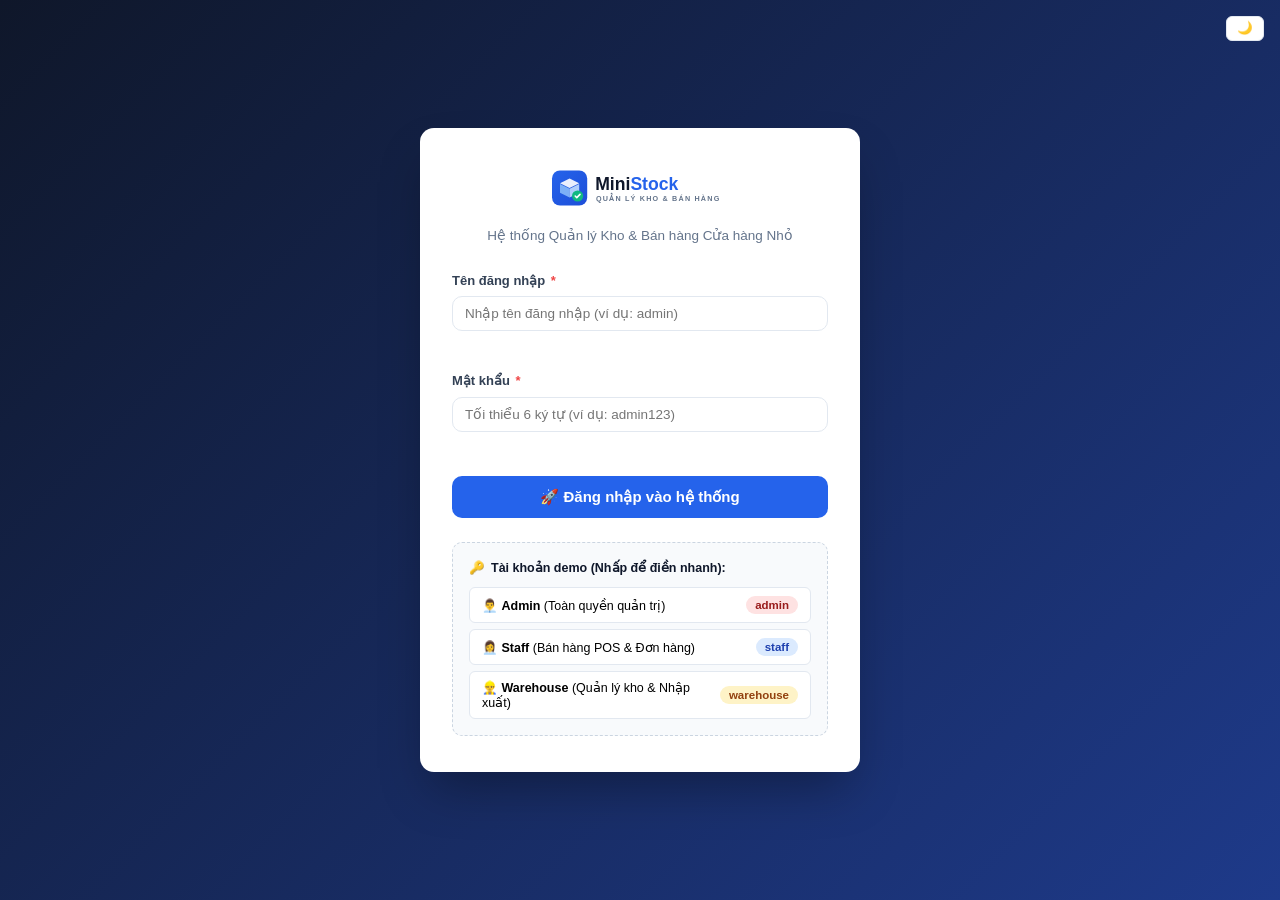
==== commit ec4ea46f: "Bỏ phần lưu ý ở trang đăng nhập" ====
--- a/about.html
+++ b/about.html
@@ -1,218 +1,296 @@
-<!DOCTYPE html>
+<!doctype html>
 <html lang="vi">
-<head>
-  <meta charset="UTF-8">
-  <meta name="viewport" content="width=device-width, initial-scale=1.0">
-  <title>Giới thiệu - MiniStock</title>
-  <link rel="icon" type="image/svg+xml" href="images/logo/icon.svg">
-  <script src="js/theme.js"></script>
-  <link rel="stylesheet" href="css/style.css">
-  <link rel="stylesheet" href="css/responsive.css">
-</head>
-<body>
-
-<div class="app-container">
-  <!-- SIDEBAR ĐIỀU HƯỚNG -->
-  <aside class="app-sidebar">
-    <div class="sidebar-header">
-      <a href="index.html" class="sidebar-brand">
-        <img src="images/logo/logo.svg" alt="MiniStock Logo">
-      </a>
+  <head>
+    <meta charset="UTF-8" />
+    <meta name="viewport" content="width=device-width, initial-scale=1.0" />
+    <title>Giới thiệu - MiniStock</title>
+    <link rel="icon" type="image/svg+xml" href="images/logo/icon.svg" />
+    <script src="js/theme.js"></script>
+    <link rel="stylesheet" href="css/style.css" />
+    <link rel="stylesheet" href="css/responsive.css" />
+  </head>
+  <body>
+    <div class="app-container">
+      <!-- SIDEBAR ĐIỀU HƯỚNG -->
+      <aside class="app-sidebar">
+        <div class="sidebar-header">
+          <a href="index.html" class="sidebar-brand">
+            <img src="images/logo/logo.svg" alt="MiniStock Logo" />
+          </a>
+        </div>
+
+        <ul class="sidebar-menu">
+          <li class="menu-category-title">TỔNG QUAN</li>
+          <li class="menu-item">
+            <a href="index.html" class="menu-link">
+              <span class="menu-icon">📊</span>
+              <span>Dashboard</span>
+            </a>
+          </li>
+
+          <li class="menu-category-title">BÁN HÀNG &amp; KHO</li>
+          <li class="menu-item" data-role-allow="admin,staff">
+            <a href="sales.html" class="menu-link">
+              <span class="menu-icon">🛒</span>
+              <span>Bán hàng (POS)</span>
+            </a>
+          </li>
+          <li class="menu-item" data-role-allow="admin,staff">
+            <a href="orders.html" class="menu-link">
+              <span class="menu-icon">📑</span>
+              <span>Quản lý đơn hàng</span>
+            </a>
+          </li>
+          <li class="menu-item" data-role-allow="admin,warehouse">
+            <a href="inventory.html" class="menu-link">
+              <span class="menu-icon">📦</span>
+              <span>Quản lý kho</span>
+            </a>
+          </li>
+
+          <li class="menu-category-title">DANH MỤC &amp; SẢN PHẨM</li>
+          <li class="menu-item" data-role-allow="admin,staff,warehouse">
+            <a href="products.html" class="menu-link">
+              <span class="menu-icon">🏷️</span>
+              <span>Sản phẩm</span>
+            </a>
+          </li>
+          <li class="menu-item" data-role-allow="admin,warehouse">
+            <a href="categories.html" class="menu-link">
+              <span class="menu-icon">📂</span>
+              <span>Danh mục</span>
+            </a>
+          </li>
+
+          <li class="menu-category-title">ĐỐI TÁC &amp; KHÁCH HÀNG</li>
+          <li class="menu-item" data-role-allow="admin,staff">
+            <a href="customers.html" class="menu-link">
+              <span class="menu-icon">👥</span>
+              <span>Khách hàng</span>
+            </a>
+          </li>
+
+          <li class="menu-category-title">BÁO CÁO &amp; HỆ THỐNG</li>
+          <li class="menu-item" data-role-allow="admin">
+            <a href="reports.html" class="menu-link">
+              <span class="menu-icon">📈</span>
+              <span>Báo cáo thống kê</span>
+            </a>
+          </li>
+          <li class="menu-item" data-role-allow="admin">
+            <a href="users.html" class="menu-link">
+              <span class="menu-icon">⚙️</span>
+              <span>Tài khoản &amp; Vai trò</span>
+            </a>
+          </li>
+          <li class="menu-category-title">THÔNG TIN</li>
+          <li class="menu-item">
+            <a href="about.html" class="menu-link">
+              <span class="menu-icon">ℹ️</span>
+              <span>Giới thiệu</span>
+            </a>
+          </li>
+          <li class="menu-item">
+            <a href="contact.html" class="menu-link">
+              <span class="menu-icon">✉️</span>
+              <span>Liên hệ &amp; Góp ý</span>
+            </a>
+          </li>
+        </ul>
+
+        <div class="sidebar-footer">
+          <div>
+            <strong>MiniStock</strong> v1.0<br />
+            <small>Đồ án Sinh viên CNTT</small>
+          </div>
+          <button
+            type="button"
+            id="btn-reset-demo"
+            class="btn btn-outline btn-sm"
+            title="Khôi phục dữ liệu mẫu gốc"
+          >
+            🔄
+          </button>
+        </div>
+      </aside>
+
+      <!-- NỘI DUNG CHÍNH -->
+      <div class="app-main">
+        <!-- HEADER -->
+        <header class="app-header">
+          <div class="header-left">
+            <button
+              type="button"
+              id="btn-sidebar-toggle"
+              class="btn-sidebar-toggle"
+              aria-label="Mở menu"
+            >
+              ☰
+            </button>
+            <div class="header-title-box">
+              <h1 id="header-page-title">Giới thiệu</h1>
+              <p>Thông tin về website MiniStock và đồ án</p>
+            </div>
+          </div>
+
+          <div class="header-right">
+            <!-- Nút xuất sao lưu JSON nhanh -->
+            <button
+              type="button"
+              id="btn-export-backup"
+              class="btn btn-outline btn-sm"
+              title="Xuất sao lưu toàn bộ dữ liệu"
+            >
+              💾<span class="btn-label"> Sao lưu</span>
+            </button>
+
+            <!-- Thông tin người dùng đang đăng nhập -->
+            <div class="header-user-profile">
+              <div class="user-avatar" id="header-user-avatar">👤</div>
+              <div class="user-info">
+                <span class="user-name" id="header-user-name">Đang tải...</span>
+                <span class="role-badge" id="header-user-role">...</span>
+              </div>
+            </div>
+
+            <button
+              type="button"
+              id="btn-logout"
+              class="btn btn-outline btn-sm text-danger"
+              title="Đăng xuất"
+            >
+              🚪<span class="btn-label"> Đăng xuất</span>
+            </button>
+          </div>
+        </header>
+
+        <!-- MAIN BODY CONTENT -->
+        <main class="app-content">
+          <section class="about-hero">
+            <h2>MiniStock – quản lý kho và bán hàng cho cửa hàng nhỏ</h2>
+            <p>
+              Đây là đồ án môn Thiết kế Web của em. Website giúp một cửa hàng
+              văn phòng phẩm và phụ kiện nhỏ theo dõi hàng trong kho, bán hàng
+              tại quầy, in hóa đơn và xem báo cáo doanh thu mà không cần cài
+              thêm phần mềm nào. Toàn bộ dữ liệu được lưu trong trình duyệt bằng
+              LocalStorage nên mở file lên là dùng được.
+            </p>
+          </section>
+
+          <section class="stats-grid" id="about-stats">
+            <div class="stat-card">
+              <div class="stat-icon primary">🏷️</div>
+              <div class="stat-details">
+                <h3>Sản phẩm</h3>
+                <div class="stat-value" id="about-products">0</div>
+              </div>
+            </div>
+            <div class="stat-card">
+              <div class="stat-icon success">📂</div>
+              <div class="stat-details">
+                <h3>Danh mục</h3>
+                <div class="stat-value" id="about-categories">0</div>
+              </div>
+            </div>
+            <div class="stat-card">
+              <div class="stat-icon info">👥</div>
+              <div class="stat-details">
+                <h3>Khách hàng</h3>
+                <div class="stat-value" id="about-customers">0</div>
+              </div>
+            </div>
+            <div class="stat-card">
+              <div class="stat-icon warning">📑</div>
+              <div class="stat-details">
+                <h3>Đơn hàng</h3>
+                <div class="stat-value" id="about-orders">0</div>
+              </div>
+            </div>
+          </section>
+
+          <section class="about-grid">
+            <article class="card about-item u-pad-20">
+              <h3>🎯 Mục tiêu</h3>
+              <p>
+                Làm một trang web quản lý có đủ các chức năng chính của cửa hàng
+                nhỏ: sản phẩm, danh mục, kho, bán hàng, đơn hàng, khách hàng và
+                báo cáo.
+              </p>
+            </article>
+            <article class="card about-item u-pad-20">
+              <h3>👤 Ai dùng?</h3>
+              <p>
+                Có 3 vai trò: Quản trị viên (toàn quyền), Nhân viên bán hàng
+                (POS, đơn hàng, khách hàng) và Thủ kho (kho, sản phẩm, danh
+                mục).
+              </p>
+            </article>
+            <article class="card about-item u-pad-20">
+              <h3>🛠️ Công nghệ</h3>
+              <p>
+                Chỉ dùng HTML, CSS, JavaScript và Form thuần. Không dùng
+                framework hay thư viện nào, biểu đồ cũng tự vẽ bằng thẻ canvas.
+              </p>
+            </article>
+          </section>
+
+          <section class="card">
+            <div class="card-header">
+              <div class="card-title"><span>Các trang trong website</span></div>
+            </div>
+            <div class="card-body">
+              <ol class="about-list">
+                <li>
+                  <strong>Dashboard</strong> (index.html): số liệu tổng quan,
+                  biểu đồ doanh thu 7 ngày, đơn gần đây, hàng sắp hết.
+                </li>
+                <li>
+                  <strong>Sản phẩm</strong> (products.html): thêm, sửa, xem, tìm
+                  kiếm và lọc sản phẩm (Form 2).
+                </li>
+                <li>
+                  <strong>Danh mục</strong> (categories.html): quản lý nhóm
+                  hàng, không cho xóa khi còn sản phẩm.
+                </li>
+                <li>
+                  <strong>Quản lý kho</strong> (inventory.html): nhập kho, xuất
+                  kho, kiểm kê và lịch sử biến động.
+                </li>
+                <li>
+                  <strong>Bán hàng POS</strong> (sales.html): chọn hàng vào giỏ,
+                  giảm giá, thanh toán, in hóa đơn.
+                </li>
+                <li>
+                  <strong>Đơn hàng</strong> (orders.html): xem, lọc, in lại và
+                  hủy đơn (hoàn kho một lần duy nhất).
+                </li>
+                <li>
+                  <strong>Khách hàng</strong> (customers.html): hồ sơ khách và
+                  Form nhập liệu chính (Form 1).
+                </li>
+                <li>
+                  <strong>Báo cáo</strong> (reports.html): doanh thu, giá trị
+                  kho, lợi nhuận gộp ước tính.
+                </li>
+                <li>
+                  <strong>Tài khoản</strong> (users.html): danh sách tài khoản
+                  và bảng phân quyền.
+                </li>
+                <li>
+                  <strong>Giới thiệu</strong> và <strong>Liên hệ</strong>: hai
+                  trang thông tin, trang liên hệ có form gửi góp ý (Form 3).
+                </li>
+              </ol>
+            </div>
+          </section>
+        </main>
+      </div>
     </div>
 
-    <ul class="sidebar-menu">
-      <li class="menu-category-title">TỔNG QUAN</li>
-      <li class="menu-item">
-        <a href="index.html" class="menu-link">
-          <span class="menu-icon">📊</span>
-          <span>Dashboard</span>
-        </a>
-      </li>
-
-      <li class="menu-category-title">BÁN HÀNG &amp; KHO</li>
-      <li class="menu-item" data-role-allow="admin,staff">
-        <a href="sales.html" class="menu-link">
-          <span class="menu-icon">🛒</span>
-          <span>Bán hàng (POS)</span>
-        </a>
-      </li>
-      <li class="menu-item" data-role-allow="admin,staff">
-        <a href="orders.html" class="menu-link">
-          <span class="menu-icon">📑</span>
-          <span>Quản lý đơn hàng</span>
-        </a>
-      </li>
-      <li class="menu-item" data-role-allow="admin,warehouse">
-        <a href="inventory.html" class="menu-link">
-          <span class="menu-icon">📦</span>
-          <span>Quản lý kho</span>
-        </a>
-      </li>
-
-      <li class="menu-category-title">DANH MỤC &amp; SẢN PHẨM</li>
-      <li class="menu-item" data-role-allow="admin,staff,warehouse">
-        <a href="products.html" class="menu-link">
-          <span class="menu-icon">🏷️</span>
-          <span>Sản phẩm</span>
-        </a>
-      </li>
-      <li class="menu-item" data-role-allow="admin,warehouse">
-        <a href="categories.html" class="menu-link">
-          <span class="menu-icon">📂</span>
-          <span>Danh mục</span>
-        </a>
-      </li>
-
-      <li class="menu-category-title">ĐỐI TÁC &amp; KHÁCH HÀNG</li>
-      <li class="menu-item" data-role-allow="admin,staff">
-        <a href="customers.html" class="menu-link">
-          <span class="menu-icon">👥</span>
-          <span>Khách hàng</span>
-        </a>
-      </li>
-
-      <li class="menu-category-title">BÁO CÁO &amp; HỆ THỐNG</li>
-      <li class="menu-item" data-role-allow="admin">
-        <a href="reports.html" class="menu-link">
-          <span class="menu-icon">📈</span>
-          <span>Báo cáo thống kê</span>
-        </a>
-      </li>
-      <li class="menu-item" data-role-allow="admin">
-        <a href="users.html" class="menu-link">
-          <span class="menu-icon">⚙️</span>
-          <span>Tài khoản &amp; Vai trò</span>
-        </a>
-      </li>
-      <li class="menu-category-title">THÔNG TIN</li>
-      <li class="menu-item">
-        <a href="about.html" class="menu-link">
-          <span class="menu-icon">ℹ️</span>
-          <span>Giới thiệu</span>
-        </a>
-      </li>
-      <li class="menu-item">
-        <a href="contact.html" class="menu-link">
-          <span class="menu-icon">✉️</span>
-          <span>Liên hệ &amp; Góp ý</span>
-        </a>
-      </li>
-    </ul>
-
-    <div class="sidebar-footer">
-      <div>
-        <strong>MiniStock</strong> v1.0<br>
-        <small>Đồ án Sinh viên CNTT</small>
-      </div>
-      <button type="button" id="btn-reset-demo" class="btn btn-outline btn-sm" title="Khôi phục dữ liệu mẫu gốc">
-        🔄
-      </button>
-    </div>
-  </aside>
-
-  <!-- NỘI DUNG CHÍNH -->
-  <div class="app-main">
-    <!-- HEADER -->
-    <header class="app-header">
-      <div class="header-left">
-        <button type="button" id="btn-sidebar-toggle" class="btn-sidebar-toggle" aria-label="Mở menu">
-          ☰
-        </button>
-        <div class="header-title-box">
-          <h1 id="header-page-title">Giới thiệu</h1>
-          <p>Thông tin về website MiniStock và đồ án</p>
-        </div>
-      </div>
-
-      <div class="header-right">
-        <!-- Nút xuất sao lưu JSON nhanh -->
-        <button type="button" id="btn-export-backup" class="btn btn-outline btn-sm" title="Xuất sao lưu toàn bộ dữ liệu">
-          💾<span class="btn-label"> Sao lưu</span>
-        </button>
-
-        <!-- Thông tin người dùng đang đăng nhập -->
-        <div class="header-user-profile">
-          <div class="user-avatar" id="header-user-avatar">👤</div>
-          <div class="user-info">
-            <span class="user-name" id="header-user-name">Đang tải...</span>
-            <span class="role-badge" id="header-user-role">...</span>
-          </div>
-        </div>
-
-        <button type="button" id="btn-logout" class="btn btn-outline btn-sm text-danger" title="Đăng xuất">
-          🚪<span class="btn-label"> Đăng xuất</span>
-        </button>
-      </div>
-    </header>
-
-    <!-- MAIN BODY CONTENT -->
-    <main class="app-content">
-      <section class="about-hero">
-        <h2>MiniStock – quản lý kho và bán hàng cho cửa hàng nhỏ</h2>
-        <p>Đây là đồ án môn Thiết kế Web của em. Website giúp một cửa hàng văn phòng phẩm và phụ kiện nhỏ theo dõi hàng trong kho,
-          bán hàng tại quầy, in hóa đơn và xem báo cáo doanh thu mà không cần cài thêm phần mềm nào. Toàn bộ dữ liệu được lưu trong
-          trình duyệt bằng LocalStorage nên mở file lên là dùng được.</p>
-      </section>
-
-      <section class="stats-grid" id="about-stats">
-        <div class="stat-card">
-          <div class="stat-icon primary">🏷️</div>
-          <div class="stat-details"><h3>Sản phẩm</h3><div class="stat-value" id="about-products">0</div></div>
-        </div>
-        <div class="stat-card">
-          <div class="stat-icon success">📂</div>
-          <div class="stat-details"><h3>Danh mục</h3><div class="stat-value" id="about-categories">0</div></div>
-        </div>
-        <div class="stat-card">
-          <div class="stat-icon info">👥</div>
-          <div class="stat-details"><h3>Khách hàng</h3><div class="stat-value" id="about-customers">0</div></div>
-        </div>
-        <div class="stat-card">
-          <div class="stat-icon warning">📑</div>
-          <div class="stat-details"><h3>Đơn hàng</h3><div class="stat-value" id="about-orders">0</div></div>
-        </div>
-      </section>
-
-      <section class="about-grid">
-        <article class="card about-item u-pad-20">
-          <h3>🎯 Mục tiêu</h3>
-          <p>Làm một trang web quản lý có đủ các chức năng chính của cửa hàng nhỏ: sản phẩm, danh mục, kho, bán hàng, đơn hàng, khách hàng và báo cáo.</p>
-        </article>
-        <article class="card about-item u-pad-20">
-          <h3>👤 Ai dùng?</h3>
-          <p>Có 3 vai trò: Quản trị viên (toàn quyền), Nhân viên bán hàng (POS, đơn hàng, khách hàng) và Thủ kho (kho, sản phẩm, danh mục).</p>
-        </article>
-        <article class="card about-item u-pad-20">
-          <h3>🛠️ Công nghệ</h3>
-          <p>Chỉ dùng HTML, CSS, JavaScript và Form thuần. Không dùng framework hay thư viện nào, biểu đồ cũng tự vẽ bằng thẻ canvas.</p>
-        </article>
-      </section>
-
-      <section class="card">
-        <div class="card-header"><div class="card-title"><span>Các trang trong website</span></div></div>
-        <div class="card-body">
-          <ol class="about-list">
-            <li><strong>Dashboard</strong> (index.html): số liệu tổng quan, biểu đồ doanh thu 7 ngày, đơn gần đây, hàng sắp hết.</li>
-            <li><strong>Sản phẩm</strong> (products.html): thêm, sửa, xem, tìm kiếm và lọc sản phẩm (Form 2).</li>
-            <li><strong>Danh mục</strong> (categories.html): quản lý nhóm hàng, không cho xóa khi còn sản phẩm.</li>
-            <li><strong>Quản lý kho</strong> (inventory.html): nhập kho, xuất kho, kiểm kê và lịch sử biến động.</li>
-            <li><strong>Bán hàng POS</strong> (sales.html): chọn hàng vào giỏ, giảm giá, thanh toán, in hóa đơn.</li>
-            <li><strong>Đơn hàng</strong> (orders.html): xem, lọc, in lại và hủy đơn (hoàn kho một lần duy nhất).</li>
-            <li><strong>Khách hàng</strong> (customers.html): hồ sơ khách và Form nhập liệu chính (Form 1).</li>
-            <li><strong>Báo cáo</strong> (reports.html): doanh thu, giá trị kho, lợi nhuận gộp ước tính.</li>
-            <li><strong>Tài khoản</strong> (users.html): danh sách tài khoản và bảng phân quyền.</li>
-            <li><strong>Giới thiệu</strong> và <strong>Liên hệ</strong>: hai trang thông tin, trang liên hệ có form gửi góp ý (Form 3).</li>
-          </ol>
-        </div>
-      </section>
-    </main>
-  </div>
-</div>
-
-<script src="js/storage.js"></script>
-<script src="js/validation.js"></script>
-<script src="js/auth.js"></script>
-<script src="js/main.js"></script>
-<script src="js/about.js"></script>
-</body>
+    <script src="js/storage.js"></script>
+    <script src="js/validation.js"></script>
+    <script src="js/auth.js"></script>
+    <script src="js/main.js"></script>
+    <script src="js/about.js"></script>
+  </body>
 </html>
